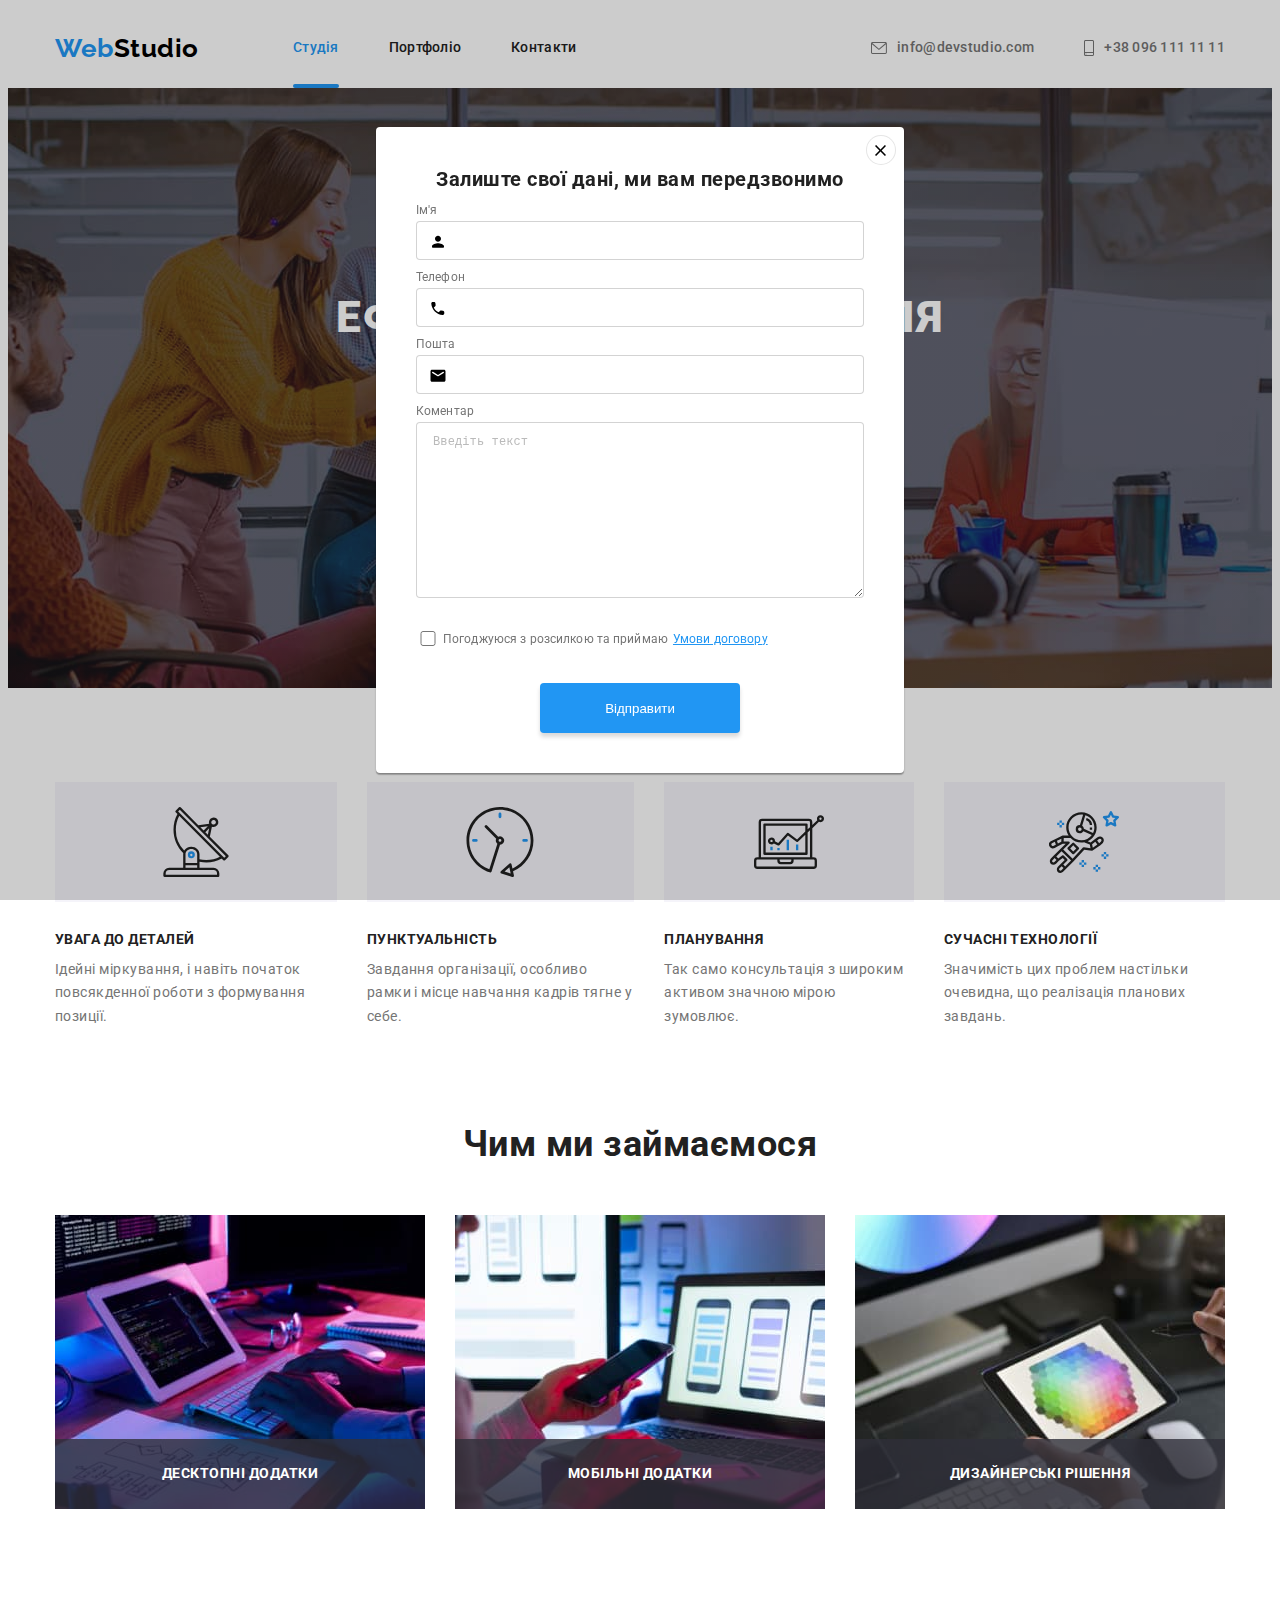
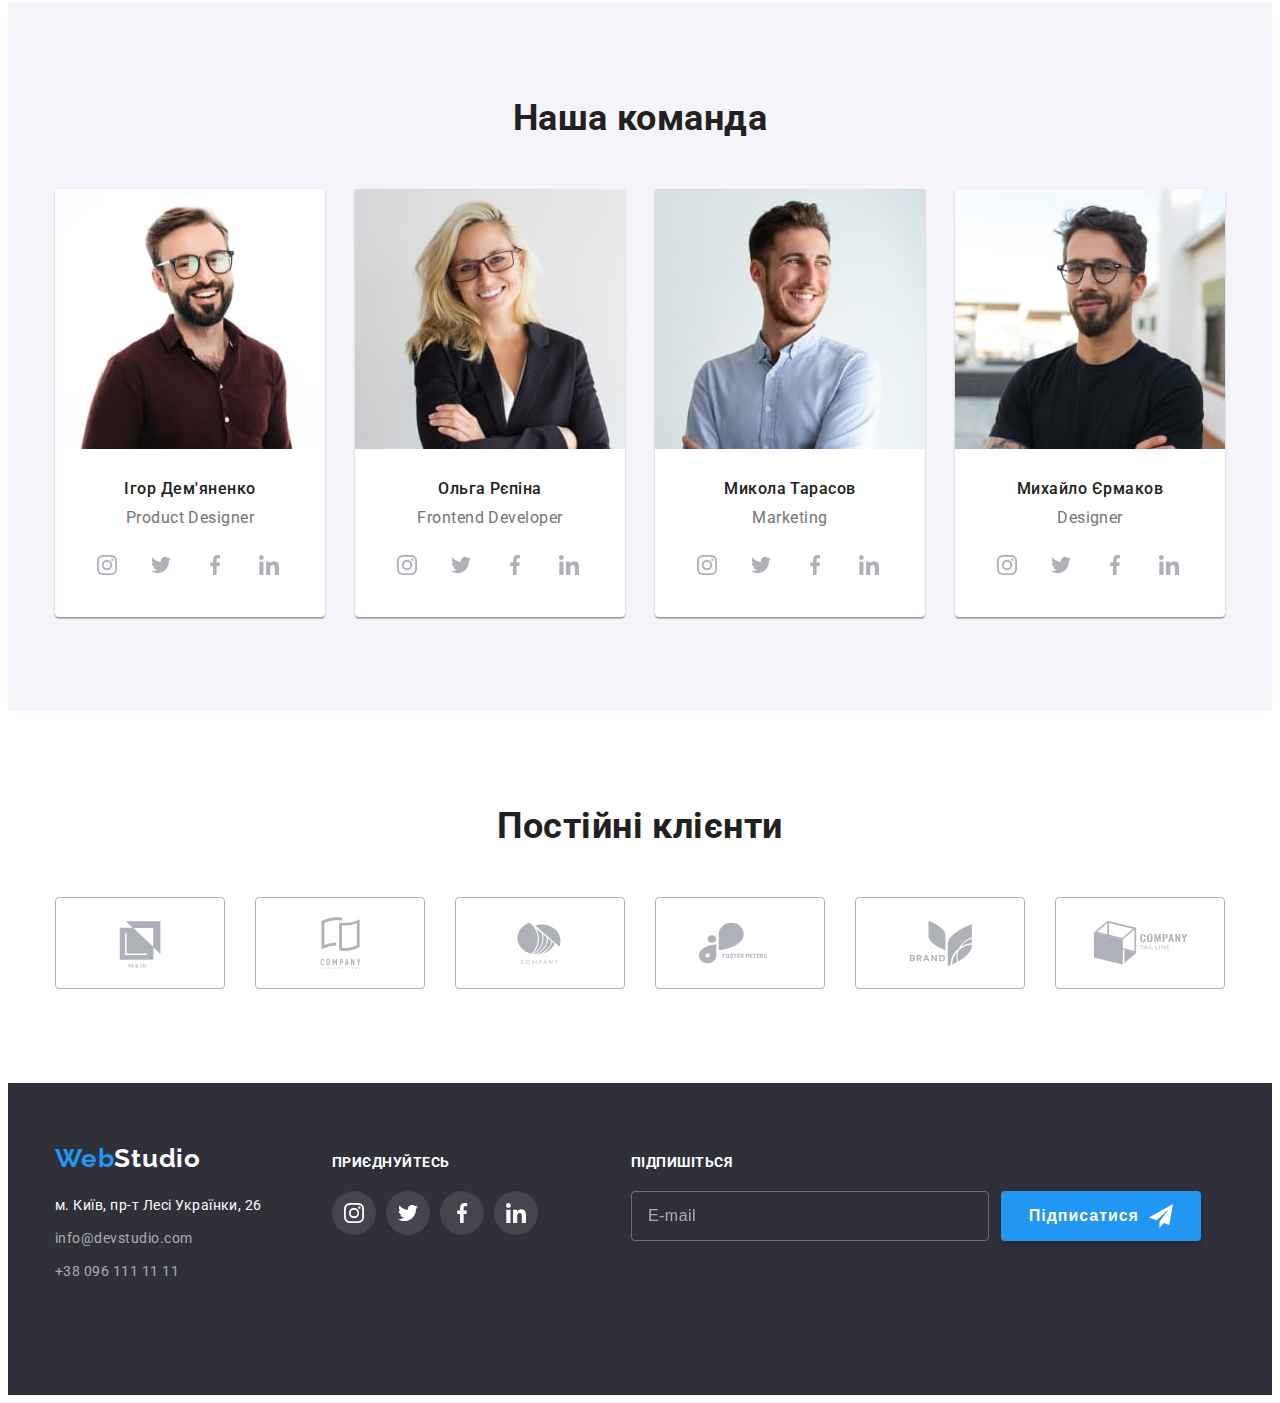
==== index.html @ f52bf589 "first" ====
<!DOCTYPE html>
<html lang="uk">
<head>
    <meta charset="UTF-8">
    <meta http-equiv="X-UA-Compatible" content="IE=edge">
    <meta name="viewport" content="width=device-width, initial-scale=1.0">
    <title>Студія</title>
    <link rel="stylesheet" href="https://cdnjs.cloudflare.com/ajax/libs/modern-normalize/1.1.0/modern-normalize.min.css" integrity="sha512-wpPYUAdjBVSE4KJnH1VR1HeZfpl1ub8YT/NKx4PuQ5NmX2tKuGu6U/JRp5y+Y8XG2tV+wKQpNHVUX03MfMFn9Q==" crossorigin="anonymous" referrerpolicy="no-referrer" />
    <link rel="stylesheet" href="./css/styles.css">
    <link rel="stylesheet" href="https://fonts.googleapis.com/css2?family=Raleway:wght@700&family=Roboto:wght@400;500;700;900&display=swap">
</head>
<body>
    <!-- Шапка  -->
    <header>
        <div class="container header-flex"> 
            <nav class="navigait"> 
                <!-- Лого -->
                <a href="#" class="logo"><span class="logo-blue">Web</span>Studio</a>
                 <!-- Навігація по сайту -->
                <ul class="navi">
                    <li class="navi-list"><a href="./index.html" class="navi-link current">Студія</a>
                    </li> 
                    <li class="navi-list"><a href="./portfolio.html" class="navi-link">Портфоліо</a>
                    </li>
                    <li class="navi-list"><a href="#" class="navi-link">Контакти</a>
                    </li>
                </ul>             
            </nav>         
                <!-- Контакти -->    
             <ul class="contacts">
                <li class="contact-list">
                    <a href="mailto:info@devstudio.com" class="contacts-link">
                        <svg class="contacts-icon" width="16" height="12"><use href="images/icons.svg#icon-envelope"></use></svg>info@devstudio.com</a>
                </li>         
                <li class="contact-list">
                    <a href="tel:+380961111111" class="contacts-link">
                        <svg class="contacts-icon" width="10" height="16">
                            <use href="images/icons.svg#icon-smartphone"></use></svg>+38 096 111 11 11</a> 
                </li>
             </ul>
        </div> 
    </header>

    <!-- Main content -->
    <main>
        <!-- Hero - Замовити послугу -->
        <section class="hero">
            <div class="container"> 
                <h1 class="hero-text">Ефективні рішення для вашого бізнесу</h1>
                <button data-modal-open type="button" class="hero-button">Замовити послугу</button>
            </div>
        </section>
        <!-- Особливості-->
        <section class="peculiarities section">
            <div class="container">
                <h2 class="visually-hidden">Особливості</h2>
                <ul class="peculiarities-list">
                    <li class="peculiarities-item">
                        <div class="peculiarities-icon-item">
                            <svg class="icon" width="70" height="70">
                                <use href="./images/icons.svg#icon-antenna"></use>
                            </svg>
                        </div>
                        <h3 class="peculiarities-name">УВАГА ДО ДЕТАЛЕЙ</h3>
                        <p class="peculiarities-text">Ідейні міркування, i навіть початок повсякденної роботи з формування позиції.</p>
                    </li>
                    <li class="peculiarities-item">
                        <div class="peculiarities-icon-item">
                            <svg class="icon" width="70" height="70">
                                <use href="./images/icons.svg#icon-clock"></use>
                            </svg>
                        </div> 
                            <h3 class="peculiarities-name">ПУНКТУАЛЬНІСТЬ</h3>
                            <p class="peculiarities-text">Завдання організації, особливо рамки i місце навчання кадрів тягне у себе.</p>
                    </li>
                    <li class="peculiarities-item">
                        <div class="peculiarities-icon-item">
                            <svg class="icon" width="70" height="70">
                                <use href="./images/icons.svg#icon-diagram"></use>
                            </svg>
                        </div>
                            <h3 class="peculiarities-name">ПЛАНУВАННЯ</h3>
                            <p class="peculiarities-text">Так само консультація з широким активом значною мірою зумовлює.</p>
                    </li>
                    <li class="peculiarities-item">
                        <div class="peculiarities-icon-item">
                            <svg class="icon" width="70" height="70">
                                <use href="./images/icons.svg#icon-astronaut"></use>
                            </svg>
                        </div>
                         <h3 class="peculiarities-name">СУЧАСНІ ТЕХНОЛОГІЇ</h3>
                        <p class="peculiarities-text">Значимість цих проблем настільки очевидна, що реалізація планових завдань.</p>
                    </li>
                </ul>
            </div> 
        </section>
        <!-- Чим ми займаємося -->
        <section class="capabilities section">
            <div class="container">
                <h2 class="capabilities-title">Чим ми займаємося</h2>
                <ul class="capabilities-list">
                    <li class="capabilities-item">
                        <img src="./images/studio/frame1.jpg" alt="Десктопні додатки" width="370">
                        <div class="capabilities-label">
                            <p>Десктопні додатки</p>
                        </div>
                    </li>
                    <li class="capabilities-item">
                        <img src="./images/studio/frame2.jpg" alt="Мобільні додатки" width="370">
                        <div class="capabilities-label">
                            <p>Мобільні додатки</p>
                        </div>
                    </li>
                    <li class="capabilities-item">
                        <img src="./images/studio/frame3.jpg" alt="Дизайнерські рішення" width="370">
                        <div class="capabilities-label">
                            <p>Дизайнерські рішення</p>
                        </div>
                    </li>
                </ul>
            </div>
        </section>
        <!-- Наша команда -->
        <section class="team section">
            <div class="container">
                <h2 class="team-title">Наша команда</h2>
                <ul class="team-list">
                    <li class="team-item">
                        <img src="./images/studio/igor.jpg" alt="Ігор Дем'яненко" width="270">
                        <div class="team-cards">
                            <h3 class="team-name">Ігор Дем'яненко</h3>
                            <p class="team-job">Product Designer</p>
                            <ul class="social-list">
                                <li class="social-item">
                                    <a href="#" class="social-link">
                                        <svg class="social-icon" width="20px" height="20px"><use href="./images/icons.svg#icon-instagram"></use>
                                        </svg>
                                    </a>
                                </li>
                                <li class="social-item">
                                    <a href="#" class="social-link">
                                        <svg class="social-icon" width="20" height="20"><use href="./images/icons.svg#icon-twitter"></use>
                                        </svg>
                                    </a>
                                </li>
                                <li class="social-item">
                                    <a href="#" class="social-link">
                                        <svg class="social-icon" width="20" height="20"><use href="./images/icons.svg#icon-facebook"></use>
                                        </svg>
                                    </a>
                                </li>
                                <li class="social-item">
                                    <a href="#" class="social-link">
                                        <svg class="social-icon" width="20" height="20"><use href="./images/icons.svg#icon-linkedin"></use>
                                        </svg>
                                    </a>
                                </li>
                            </ul>
                        </div>    
                    </li>  
                    <li class="team-item">
                        <img src="./images/studio/olha.jpg" alt="Ольга Рєпіна" width="270">
                        <div class="team-cards">
                            <h3 class="team-name">Ольга Рєпіна</h3>
                            <p class="team-job">Frontend Developer</p>
                            <ul class="social-list">
                                <li class="social-item">
                                    <a href="#" class="social-link">
                                        <svg class="social-icon" width="20px" height="20px"><use href="./images/icons.svg#icon-instagram"></use>
                                        </svg>
                                    </a>
                                </li>
                                <li class="social-item">
                                    <a href="#" class="social-link">
                                        <svg class="social-icon" width="20" height="20"><use href="./images/icons.svg#icon-twitter"></use>
                                        </svg>
                                    </a>
                                </li>
                                <li class="social-item">
                                    <a href="#" class="social-link">
                                        <svg class="social-icon" width="20" height="20"> <use href="./images/icons.svg#icon-facebook"></use>
                                        </svg>
                                    </a>
                                </li>
                                <li class="social-item">
                                    <a href="#" class="social-link">
                                        <svg class="social-icon" width="20" height="20"><use href="./images/icons.svg#icon-linkedin"></use>
                                        </svg>
                                    </a>
                                </li>
                            </ul>
                        </div>   
                    </li>
                    <li class="team-item">
                        <img src="./images/studio/nikolai.jpg" alt="Микола Тарасов" width="270">
                        <div class="team-cards">
                            <h3 class="team-name">Микола Тарасов</h3>
                            <p class="team-job">Marketing</p>
                            <ul class="social-list">
                                <li class="social-item">
                                    <a href="#" class="social-link">
                                        <svg class="social-icon" width="20px" height="20px">
                                            <use href="./images/icons.svg#icon-instagram"></use>
                                        </svg>
                                    </a>
                                </li>
                                <li class="social-item">
                                    <a href="#" class="social-link">
                                        <svg class="social-icon" width="20" height="20">
                                            <use href="./images/icons.svg#icon-twitter"></use>
                                        </svg>
                                    </a>
                                </li>
                                <li class="social-item">
                                    <a href="#" class="social-link">
                                        <svg class="social-icon" width="20" height="20">
                                            <use href="./images/icons.svg#icon-facebook"></use>
                                        </svg>
                                    </a>
                                </li>
                                <li class="social-item">
                                    <a href="#" class="social-link">
                                        <svg class="social-icon" width="20" height="20">
                                            <use href="./images/icons.svg#icon-linkedin"></use>
                                        </svg>
                                    </a>
                                </li>
                            </ul>
                        </div>
                    </li>
                    <li class="team-item">
                        <img src="./images/studio/mihail.jpg" alt="Михайло Єрмаков" width="270">
                        <div class="team-cards">
                            <h3 class="team-name">Михайло Єрмаков</h3>
                            <p class="team-job">Designer</p>
                            <ul class="social-list">
                                <li class="social-item">
                                    <a href="#" class="social-link">
                                        <svg class="social-icon" width="20px" height="20px">
                                            <use href="./images/icons.svg#icon-instagram"></use>
                                        </svg>
                                    </a>
                                </li>
                                <li class="social-item">
                                    <a href="#" class="social-link">
                                        <svg class="social-icon" width="20" height="20">
                                            <use href="./images/icons.svg#icon-twitter"></use>
                                        </svg>
                                    </a>
                                </li>
                                <li class="social-item">
                                    <a href="#" class="social-link">
                                        <svg class="social-icon" width="20" height="20">
                                            <use href="./images/icons.svg#icon-facebook"></use>
                                        </svg>
                                    </a>
                                </li>
                                <li class="social-item">
                                    <a href="#" class="social-link">
                                        <svg class="social-icon" width="20" height="20">
                                            <use href="./images/icons.svg#icon-linkedin"></use>
                                        </svg>
                                    </a>
                                </li>
                            </ul>
                        </div>  
                    </li> 
                </ul>
            </div>
        </section>
        <!-- Постійні клієнти -->
        <section class="section">
            <div class="container">
                <h2 class="client-title">Постійні клієнти</h2>
                <ul class="client-list">
                    <li class="client-item">
                        <a href="#" class="client-link">
                            <svg class="client-icon" width="106" height="60">
                                <use href="./images/icons.svg#icon-Logo1"></use>
                            </svg>
                        </a>
                    </li>
                    <li class="client-item">
                        <a href="#" class="client-link">
                            <svg class="client-icon" width="106" height="60">
                                <use href="./images/icons.svg#icon-Logo2"></use>
                            </svg>
                        </a> 
                    </li>
                    <li class="client-item">
                        <a href="#" class="client-link">
                            <svg class="client-icon" width="106" height="60">
                                <use href="./images/icons.svg#icon-Logo3"></use>
                            </svg>
                        </a>
                    </li>
                    <li class="client-item">
                        <a href="#" class="client-link">
                            <svg class="client-icon" width="106" height="60">
                                <use href="./images/icons.svg#icon-Logo4"></use>
                            </svg>
                        </a> 
                    </li>
                    <li class="client-item">
                        <a href="#" class="client-link">
                            <svg class="client-icon" width="106" height="60">
                                <use href="./images/icons.svg#icon-Logo5"></use>
                            </svg>
                        </a>
                    </li>
                    <li class="client-item">
                        <a href="#" class="client-link">
                            <svg class="client-icon" width="106" height="60">
                                <use href="./images/icons.svg#icon-Logo6"></use>
                            </svg>
                        </a>
                        
                    </li>
                </ul>
            </div>
        </section>
    </main>
    
    <!-- Подвал -->
    <footer class="footer-style">
        <div class="container">
            <ul class="footer-flex">
                <li>
                    <a href="#" class="foot logo"><span class="logo-blue">Web</span>Studio</a>
                    <!-- Адрес-подвал class="foot-address" -->
                    <address>
                        <ul>
                            <li>
                                <a href="https://goo.gl/maps/4996Xed7HbbkdrFU8" target="_blank" rel="nofollow noopener noreferrer" class="foot-add-map">
                                м. Київ, пр-т Лесі Українки, 26 </a>
                            </li>
                            <li>
                                <a href="mailto:info@devstudio.com" target="_blank" class="foot-add-link">info@devstudio.com</a>   
                            </li>
                            <li>
                                <a href="tel:+380961111111" target="_blank" class="foot-add-link">+38 096 111 11 11</a>
                            </li>
                        </ul>
                    </address>
                </li>
                <li class="foter-item">
                    <div class="footer social-conteiner">
                        <h3 class="footer-social-name">Приєднуйтесь</h3>
                        <ul class="footer social-list"> 
                            <li class="footer social-item">
                                <a href="#" class="footer social-link">
                                    <svg class="footer social-icon" width="20px" height="20px"><use href="./images/icons.svg#icon-instagram"></use></svg>
                                </a>
                            </li> 
                            <li class="footer social-item">
                                <a href="#" class="footer social-link">
                                    <svg class="footer social-icon" width="20" height="20"><use href="./images/icons.svg#icon-twitter"></use></svg>
                                </a>
                            </li>
                            <li class="footer social-item">
                                <a href="#" class="footer social-link">
                                    <svg class="footer social-icon" width="20" height="20"><use href="./images/icons.svg#icon-facebook"></use></svg>
                                </a>
                            </li>
                            <li class="footer social-item">
                                <a href="#" class="footer social-link">
                                    <svg class="footer social-icon" width="20" height="20"><use href="./images/icons.svg#icon-linkedin"></use></svg>
                                </a>
                            </li>
                        </ul>
                    </div>
                </li> 
                <li class="footer-input">
                    <h3 class="footer-input-text">Підпишіться</h3>
                    <form class="footer-form">
                        <input class="subscribe-input" type="email" name="subscribe-input" id="subscribe-input" placeholder="E-mail">
                        <button type="button" class="subscribe">Підписатися
                            <svg class="" width="24" height="24">
                                <use href="./images/icons.svg#icon-send-email"></use>
                            </svg>
                        </button>
                    </form>  
                </li>
            </ul>
        </div>
    </footer>
    <!-- Модальне вікно -->
    <div class="backdrop is-hidden" data-modal>
        <div class="modal">
            <h2 class="modal-title">Залиште свої дані, ми вам передзвонимо</h2>
            <button class="button-close" type="button" data-modal-close>
                <svg class="button-svg" width="30" height="30">
                    <use href="./images/icons.svg#icon-close-black"></use>
                </svg>
            </button>
            <form class="modal-form">
                <div class="modal-block">
                    <label class="modal-label" for="user-name">Ім'я</label>
                    <input class="modal-input" type="text" name="name" id="user-name"/>
                    <svg class="form-svg" width="18" height="18">
                        <use href="./images/icons.svg#icon-person-black-18"></use>
                    </svg>
                </div>
                
                <div class="modal-block">
                    <label class="modal-label" for="tel">Телефон</label>
                    <input class="modal-input" type="tel" name="tel" id="tel"/>
                    <svg class="form-svg" width="18" height="18">
                        <use href="./images/icons.svg#icon-phone-black-18"></use>
                    </svg>
                </div>

                <div class="modal-block">
                    <label class="modal-label" for="email">Пошта</label>
                    <input class="modal-input" type="email" name="email" id="email" />
                    <svg class="form-svg" width="18" height="18">
                        <use href="./images/icons.svg#icon-email-black-18"></use>
                    </svg>
                </div>
                
                <div class="modal-block">
                    <label class="modal-label" for="comment">Коментар</label>
                    <textarea class="textarea" name="comment" id="comment" cols="30" rows="10" placeholder="Введіть текст"></textarea>
                </div>
                <div class="modal-block">
                    <label class="modal-label checkbox">
                        <input class="modal-input-checkbox" type="checkbox" name="deal" value="checkbox-deal">      Погоджуюся з розсилкою та приймаю 
                        <a href="" class="checkbox-deal">Умови договору</a>
                        <span class="checkbox-icon">
                        </span>
                    </label>
                </div>
               
                <button class="modal-buttom" type="submit" value="Відправити">Відправити</button>

            </form>
        
        </div>
    </div>
    <script src="./modal.js"></script>
</body>
</html>
---- css/styles.css ----
*,
::after,
::before {
    box-sizing: border-box;
}

:root {
    --main-white-color: #ffffff;
    --primary-background-color: #F5F4FA;
    --secondary-background-color: #2F303A;
    --primary-text-color: #212121;
    --secondary-text-color: #757575;
    --first-logo-color: #000000;
    --nav-color: #2196F3;
}

body {
    color: var(--secondary-text-color);
    font-family: "Roboto", sans-serif;
    background-color: var(--main-white-color);
    letter-spacing: 0.03em;
}

h1,
h2,
h3,
p {
    margin-top: 0;
    margin-bottom: 0;
}

ul, li {
    list-style: none;
    padding: 0;
    margin: 0;
}

a {
    text-decoration: none;
}

img {
    display: block;
    max-width: 100%;
    height: auto;
    margin-right: 0;
    object-fit: contain;
} 

.visually-hidden {
    position: absolute;
    white-space: nowrap;
    width: 1px;
    height: 1px;
    overflow: hidden;
    border: 0;
    padding: 0;
    clip: rect(0 0 0 0);
    clip-path: inset(50%);
    margin: -1px;  
}      

.section {
    padding: 94px 0;
}

.container {
    margin-left: auto;
    margin-right: auto;
    width: 1200px;
    padding: 0 15px;
}

/* Шапка */
/* Лого */
.header-border {
    border-bottom: 1px solid #ECECEC;
}
.header-flex {
    display: flex;
    justify-content: space-between;
}

.navigait {
    display: flex;
    align-items: center;
}

.logo {
    width: 145px;
    height: 31px;
    margin-right: 93px;
    
    color: var(--first-logo-color);
    font-family: "Raleway", sans-serif;
    font-weight: 700;
    font-size: 26px;
    line-height: 1.19;
    letter-spacing: 0.02em;
}

.logo-blue {
    color: var(--nav-color);
}

 /* Навігація по сайту + контакти */

.navi {
    display: flex;
}

.navi-list {
    display: block;
    margin-right: 50px;
}
.navi-list:last-child {
    margin-right: 0;
}
.navi-link { 
    position: relative;

    display: block;
    padding: 32px 0;
    
    transition: color 250ms cubic-bezier(0.4, 0, 0.2, 1);

    color: var(--primary-text-color);
    font-weight: 500;
    font-size: 14px;
    line-height: 1.14;
    letter-spacing: 0.02em;
    }

.navi-list .navi-link.current {
    color: var(--nav-color);
}
.navi-link::after {
    display: block;
    position: absolute;
    content: "";
    bottom: 0;

    opacity: 0;
    transition: 250ms cubic-bezier(0.4, 0, 0.2, 1);

    width: 100%;
    height: 4px;
    background-color: var(--nav-color);
    border-radius: 2px;
    align-items: center; 
}

.current::after,
.navi-link:hover::after,
.navi-link:focus::after {
    opacity: 1;
}

.contacts {
    display: flex;
    align-items: center;
    margin-left: auto;
} 
.contact-list {
    margin-left: 50px;
} 
.contact-list:first-child {
    margin-left: 0;
}

.contacts-link {
    display: flex;
    padding: 32px 0;
    color: var(--secondary-text-color);
    Font-weight: 500;
    font-size: 14px;
    Line-height: 1.14;
    letter-spacing: 0.02em;

    transition: color 250ms cubic-bezier(0.4, 0, 0.2, 1);
}

.contacts-icon {
    margin-right: 10px;
    display: inline-block; 
    align-self: center;
    fill: currentColor;   
}

.navi-link:focus,
.contacts-link:focus,
.foot-add-link:focus,
.foot-add-map:focus,
.navi-link:hover,
.contacts-link:hover,
.foot-add-link:hover,
.foot-add-map:hover {
    color: var(--nav-color);
}
  

/* Hero */
.hero {
    padding: 200px 0;
    max-width: 1600px;
    margin-left: auto;
    margin-right: auto;
    background-size: cover;
    background-position: center;
    background-color: #c4c4c4; 
    background-image: 
    linear-gradient(to left, rgba(47, 48, 58, 0.4), rgba(47, 48, 58, 0.4)),
    url("../images/studio/hero-img.jpg");

    text-align: center;
}

.hero-text {
    width: 696px;
    margin: 0 auto;

    color: var(--main-white-color);
    font-weight: 900;
    font-size: 44px;
    line-height: 1.36;
    letter-spacing: 0.06em;
    text-transform: uppercase;
    text-align: center;
}

.hero-button {
    border: 0;
    padding: 10px 32px;
    margin-top: 30px;
    border-radius: 4px;
    background-color: var(--nav-color);

    color: var(--main-white-color);
    font-family: "Roboto", sans-serif;
    font-weight: 700;
    font-size: 16px;
    line-height: 1.88;
    letter-spacing: 0.06em;
    box-shadow: 0px 4px 4px rgba(0, 0, 0, 0.15);

    transition: background-color 250ms cubic-bezier(0.4, 0, 0.2, 1);
   
    cursor: pointer;
}

.hero-button:hover,
.hero-button:focus {
    background-color: #188CE8;
    color: #ffffff;
}

/* ОСОБЛИВОСТІ */
.peculiarities-list {
    display: flex;
    gap: 30px;
}
.peculiarities-item {
    flex-basis: calc((100%-90px)/3);
}

/* Картинки */
.peculiarities-icon-item {
    display: flex;
    margin-bottom: 30px;
    content: "";
    background-repeat: no-repeat;
    background-color: #F5F4FA;
    height: 120px;
    justify-content: center;
    align-items: center;
   
}

.peculiarities-name {
    margin-bottom: 10px;

    color: var(--primary-text-color);
    font-weight: 700;
    font-size: 14px;
    line-height: 1.14;
}

.peculiarities-text {
    font-size: 14px;
    line-height: 1.7;
}

/* Чим ми займаємось */

.capabilities {
    padding-top: 0;
}
.capabilities-list{
    display: flex;
    margin-top: 50px;
    gap: 30px;
}

.capabilities-title,
.team-title,
.client-title {
    color: var(--primary-text-color);
    font-weight: 700;
    font-size: 36px;
    line-height: 1.17;
    text-align: center;
}

.capabilities-item {
    position: relative;
}

.capabilities-label {
    position: absolute;
    bottom: 0;
    width: 100%;
    height: 70px;
    background-color: rgba(47, 48, 58, 0.8);
    
    color: var(--main-white-color);
    font-weight: 700;
    font-size: 14px;
    line-height: 1.14;
    text-align: center;
    text-transform: uppercase;
    
    padding: 27px;
}

 /* Наша команда */
.team {
    background-color: var(--primary-background-color);
}

.team-list {
    display: flex;
    gap: 30px;
    margin-top: 50px;
}

.team-item {
    background-color: var(--main-white-color);
    text-align: center;
    box-shadow: 0px 1px 3px rgba(0, 0, 0, 0.12),
                0px 1px 1px rgba(0, 0, 0, 0.14), 
                0px 2px 1px rgba(0, 0, 0, 0.2);
    border-radius: 0px 0px 4px 4px;
 }

 .team-cards {
    padding: 30px;
 }



.team-name {
    color: var(--primary-text-color);
    font-weight: 500;
    font-size: 16px;
    line-height: 1.19;
}

.team-job {
    margin-top: 10px;

    font-size: 16px;
    line-height: 1.19;
}
/* Соц. лінки */
.social-list {
    margin-top: 16px;
    
    display: flex;
    width: 206px;
    height: 44px;
    justify-content: center;
    align-items: center;
    gap: 10px;
}

.social-item {
    display: inline-flex;
    width: 44px;
    height: 44px;
    
    flex-basis: calc((100%-30)/4);
}

.social-link {
    display: inline-block;
    padding: 12px;
    border-radius: 50%;

    transition: background-color 250ms cubic-bezier(0.4, 0, 0.2, 1),
                color 250ms cubic-bezier(0.4, 0, 0.2, 1);

    color: #AFB1B8;
}

.social-icon {
    display: inline-block;
    fill: currentColor;
}

.social-link:hover,
.social-link:focus {
    color: var(--main-white-color);
    background-color: var(--nav-color);
    width: 44px;
    height: 44px;
    border-radius: 50%;
}


/* Постійні клієнти */
.client-list {
    display: flex;
    justify-content: center;
    align-items: center;
    margin-top: 50px;
    gap: 30px; 
}

.client-item {
    display: inline-flex;
    flex-basis: calc((100%-150px)/6);
}
.client-link {
    display: inline-block;
    padding: 16px 32px;
    width: 170px;
    height: 92px;
    border: 1px solid #AFB1B8;
    border-radius: 4px;

    transition: color 250ms cubic-bezier(0.4, 0, 0.2, 1),
                border-color 250ms cubic-bezier(0.4, 0, 0.2, 1);

    color: #afb1b8;
}
.client-link:hover,
.client-link:focus {
    color: var(--nav-color);
    border-color: var(--nav-color);
}

.client-icon {
    display: inline-block;

    fill: currentColor;
    width: 106px;
    height: 60px;
}

/* Подвал */

.footer-flex {
    display: flex;
}

.footer-style {
    padding: 60px 0;
    background-color: var(--secondary-background-color);
}

.foot.logo {
    margin-right: 0;
    color: var(--main-white-color);
    font-family: "Raleway", sans-serif;
    font-weight: 700;
    font-size: 26px;
    line-height: 1.19;
    letter-spacing: 0.03em;
}

address {
    margin-top: 20px;
}

.foot-add-map {
    color: var(--main-white-color);
    font-size: 14px;
    font-style: normal;
    line-height: 1.71;

    transition: color 250ms cubic-bezier(0.4, 0, 0.2, 1);
}
.foot-add-link {
    display: block;
    margin-top: 9px;

    transition: color 250ms cubic-bezier(0.4, 0, 0.2, 1);

    color: rgba(255, 255, 255, 0.6);
    font-size: 14px;
    font-style: normal;
    line-height: 1.7;
}

.foter-item {
    display: inline-flex;
    margin-left: 70px;
}

.footer.social-conteiner {
    padding: 0;
    margin-top: 12px;
}

.footer-social-name, 
.footer-input-text {
    font-weight: 700;
    font-size: 14px;
    line-height: 1.14;
    text-transform: uppercase;

    color: var(--main-white-color);
}

.footer.social-list {
    margin-top:20px;
}

.footer.social-link {
    background-color: rgba(255, 255, 255, 0.1);
    border-radius: 50%;

    transition: background-color 250ms cubic-bezier(0.4, 0, 0.2, 1);
}

.footer.social-icon {
    fill: var(--main-white-color);
}

.footer.social-link:hover,
.footer.social-link:focus {
    background-color: var(--nav-color);
}

.footer-input {
    display: inline-block;
    margin-top: 12px;
    margin-bottom: 94px;
    margin-left: 93px;
}
.footer-form {
    display: flex;
    margin-top: 20px;
    gap: 12px;
    align-items: center;
}
.subscribe-input {
    height: 50px;
    width: 358px;
    padding: 15px 16px;

    transition: border 250ms cubic-bezier(0.4, 0, 0.2, 1);

    font-weight: 400;
    font-size: 16px;
    line-height: 1.25;
    letter-spacing: 0.03em;

    color: rgba(255, 255, 255, 0.6);
    background-color: inherit;
    border: 1px solid rgba(255, 255, 255, 0.3);
    filter: drop-shadow(0px 4px 4px rgba(0, 0, 0, 0.15));
    border-radius: 4px;
}

.subscribe-input::placeholder {

    font-weight: 400;
    font-size: 16px;
    line-height: 1.25;

    display: flex;
    align-items: center;
    letter-spacing: 0.03em;

    color: rgba(255, 255, 255, 0.6);
}

.subscribe {
    display: flex;
    justify-content: center;
    align-items: center;
    gap: 10px;
    width: 200px;
    height: 50px;

    font-weight: 700;
    font-size: 16px;
    line-height: 1.88;
    letter-spacing: 0.06em;

    color: var(--main-white-color);
    background: var(--nav-color);
    border: 1px solid transparent;
    box-shadow: 0px 4px 4px rgba(0, 0, 0, 0.15);
    border-radius: 4px;

    cursor: pointer;
}

 /* PORTFOLIO */

 .filters {
    display: flex;
    justify-content: center;
}

.filters-list:not(:last-child) {
    margin-right: 8px;
}

.filters-button {
    display: inline-block;
    border: 1px solid transparent;
    border-radius: 4px;
    padding: 6px 22px;

    background-color: var(--primary-background-color);
    color: var(--primary-text-color);
    font-family: "Roboto", sans-serif;
    font-weight: 500;
    font-size: 16px;
    line-height: 1.62;
    letter-spacing: 0.03em;
    text-align: center;
    
    transition: color 250ms cubic-bezier(0.4, 0, 0.2, 1),
                background-color 250ms cubic-bezier(0.4, 0, 0.2, 1),
                box-shadow 250ms cubic-bezier(0.4, 0, 0.2, 1);
                
    cursor: pointer;
}


.filters-button:hover,
.filters-button:focus {
    background-color: var(--nav-color);
    box-shadow: 0px 3px 1px rgba(0, 0, 0, 0.1),
                0px 1px 2px rgba(0, 0, 0, 0.08), 
                0px 2px 2px rgba(0, 0, 0, 0.12);
    color: var(--main-white-color);
}
 
/* Проекти */

.projects {
    display: flex;
    flex-wrap: wrap;
    justify-content: center;
    align-items: center;
    margin-top: 50px;
    gap: 30px;
}

.project-list {
    background-color: var(--main-white-color);
}

.project-link {
    display: inline-block;
    transition: box-shadow 250ms cubic-bezier(0.4, 0, 0.2, 1);
}

.project-img {
    position: relative;
    overflow: hidden;
}

.project-overlay {
    position: absolute;
    bottom: 0;
    left: 0;
    width: 100%;
    height: 295px;
    background-color: var(--nav-color);
    opacity: 0.9;

    transform: translateY(100%);
    transition: transform 250ms cubic-bezier(0.4, 0, 0.2, 1);

    color: var(--main-white-color);
    font-weight: 400;
    font-size: 18px;
    line-height: 1.56;
    text-align: left;

    padding: 63px 24px;;
}

.project-link:hover .project-overlay,
.project-link:focus .project-overlay {
    transform: translateY(0);
}

.project-link:hover,
.project-link:focus {
    box-shadow: 0px 1px 1px rgba(0, 0, 0, 0.12), 
                0px 4px 4px rgba(0, 0, 0, 0.06), 
                1px 4px 6px rgba(0, 0, 0, 0.16);
}
.signature {
    padding: 20px 24px;

    max-width: 370px;
    border-right: 1px solid #eeeeee;
    border-left:1px solid #eeeeee;
    border-bottom: 1px solid #eeeeee;
}
.project-name {
    margin-bottom: 4px;
     
    color: var(--primary-text-color);
    font-weight: 700;
    font-size: 18px;
    line-height: 2;
    letter-spacing: 0.06em;
}

.project-text {
    color: var(--secondary-text-color);
    font-size: 16px;
    line-height: 1.88;
} 
 /* Модальне вікно */

.backdrop {
    position: fixed;
    top: 0;
    left: 0;
    width: 100%;
    height: 100%;

    transition: 250ms cubic-bezier(0.4, 0, 0.2, 1);
    background-color: rgba(0, 0, 0, 0.2) ;
}

 /* .backdrop.is-hidden {
    visibility: hidden;
    opacity: 0;
    pointer-events: none;
} */

.modal {
    position: absolute;
    top: 50%;
    left: 50%;
    transform: translate(-50%, -50%);
    padding: 40px;
    
    width: 100%;
    max-width: 528px;
    background-color: var(--main-white-color);
    box-shadow: 0px 1px 3px rgba(0, 0, 0, 0.12), 
                0px 1px 1px rgba(0, 0, 0, 0.14), 
                0px 2px 1px rgba(0, 0, 0, 0.2);
    border-radius: 4px;
}

.modal-title {
    font-weight: 700;
    font-size: 20px;
    text-align: center;

    margin-bottom: 12px;
    color: var(--primary-text-color);
}

.button-close {
    position: absolute;
    top: 8px;
    right: 8px;
    width: 30px;
    height: 30px;

    background-color: var(--main-white-color);
    border: 1px solid rgba(0, 0, 0, 0.1);
    border-radius: 50%;
    
    cursor: pointer;
 }

 .button-svg {
    position: absolute;
    transition: fill 250ms cubic-bezier(0.4, 0, 0.2, 1);
   
    top: 6px;
    right: 6px;
    fill: #000000;
    max-width: 18px;
    max-height: 18px;
 }
 .button-svg:hover, 
 .button-svg:focus {
    fill: var(--nav-color);
 }
/* form */
.modal-form {
    display: block;
}

.modal-block {
    display: flex;
    flex-direction: column;
    margin-top: 10px;
}

 .modal-label {
    position: relative;
    display: inline-block;
    margin-bottom: 4px;

    font-weight: 400;
    font-size: 12px;
    letter-spacing: 0.01em;
    color: var(--secondary-text-color);
}
.modal-input {
    position: relative;    
    padding: 11px 12px 11px 40px;

    transition: border-color 250ms cubic-bezier(0.4, 0, 0.2, 1);
}

.form-svg {
    position: absolute;
    z-index: 1;
    left: 10%;

    transform: translateY(165%);
    transition: fill 250ms cubic-bezier(0.4, 0, 0.2, 1);
}

.modal-input:hover+.form-svg,
.modal-input:focus+.form-svg,
.modal-input:focus-visible+.form-svg {
    fill: var(--nav-color);
}

.textarea {
    padding: 12px 16px;
}
 .textarea::placeholder {
    font-weight: 400;
    font-size: 12px;
    letter-spacing: 0.01em;

    color: rgba(117, 117, 117, 0.5);
}
.modal-input,
.textarea {
    border: 1px solid rgba(33, 33, 33, 0.2);
    border-radius: 4px;

    transition: border-color 250ms cubic-bezier(0.4, 0, 0.2, 1);

    cursor: pointer;
}
.textarea:hover,
.textarea:focus,
.modal-input:hover,
.modal-input:focus {
    border-color: var(--nav-color);
}

 
.modal-input:focus-visible,
.textarea:focus-visible {
    outline: 1px solid var(--nav-color);
}


.modal-label.checkbox {
    display: flex;
    margin-top: 20px;
    align-items: center;
    cursor: pointer;
}

.modal-input-checkbox {
    height: 15px;
    width: 16px;
    margin-right: 7px;  
}

.modal-input-checkbox:checked + .chackbox-icon {
    appearance: none;
    width: 16px;
    height: 15px;
    background-image: url(../images/icons.svg#icon-icon-check);
}
.checkbox-icon {
    position: absolute;
    width: 16px;
    height: 15px;

    transition: background-image 250ms cubic-bezier(0.4, 0, 0.2, 1);
}
.checkbox-deal {
    color: var(--nav-color);
    text-decoration: underline;
    margin-left: 5px;
}

.modal-buttom {
    display: block;
    width: 200px;
    height: 50px;
    margin: 30px auto 0;

    transition: background-color 250ms cubic-bezier(0.4, 0, 0.2, 1);
   
    color: var(--main-white-color);
    background-color: var(--nav-color);
    box-shadow: 0px 4px 4px rgba(0, 0, 0, 0.15);
    border: 1px solid transparent;
    border-radius: 4px;
    cursor: pointer;
}

.modal-buttom:hover,
.modal-buttom:focus {
    background-color: #188CE8;
}
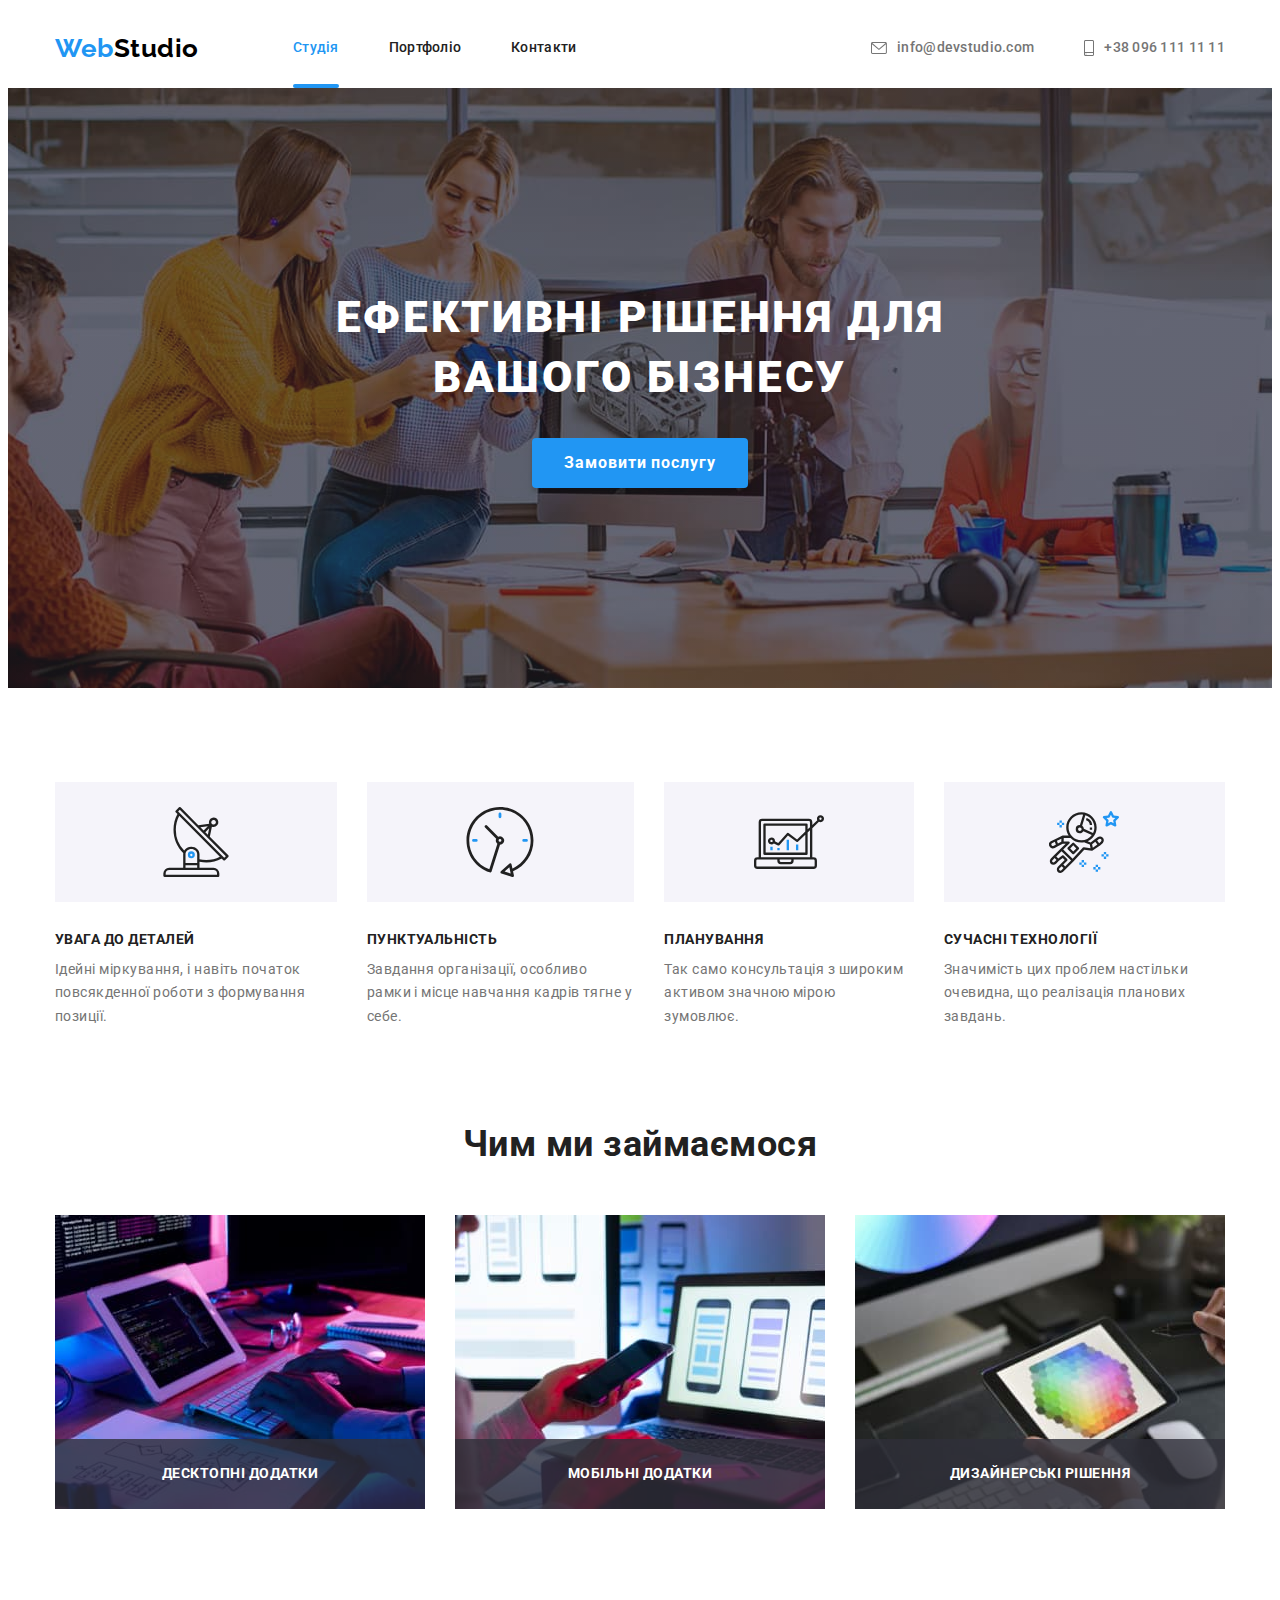
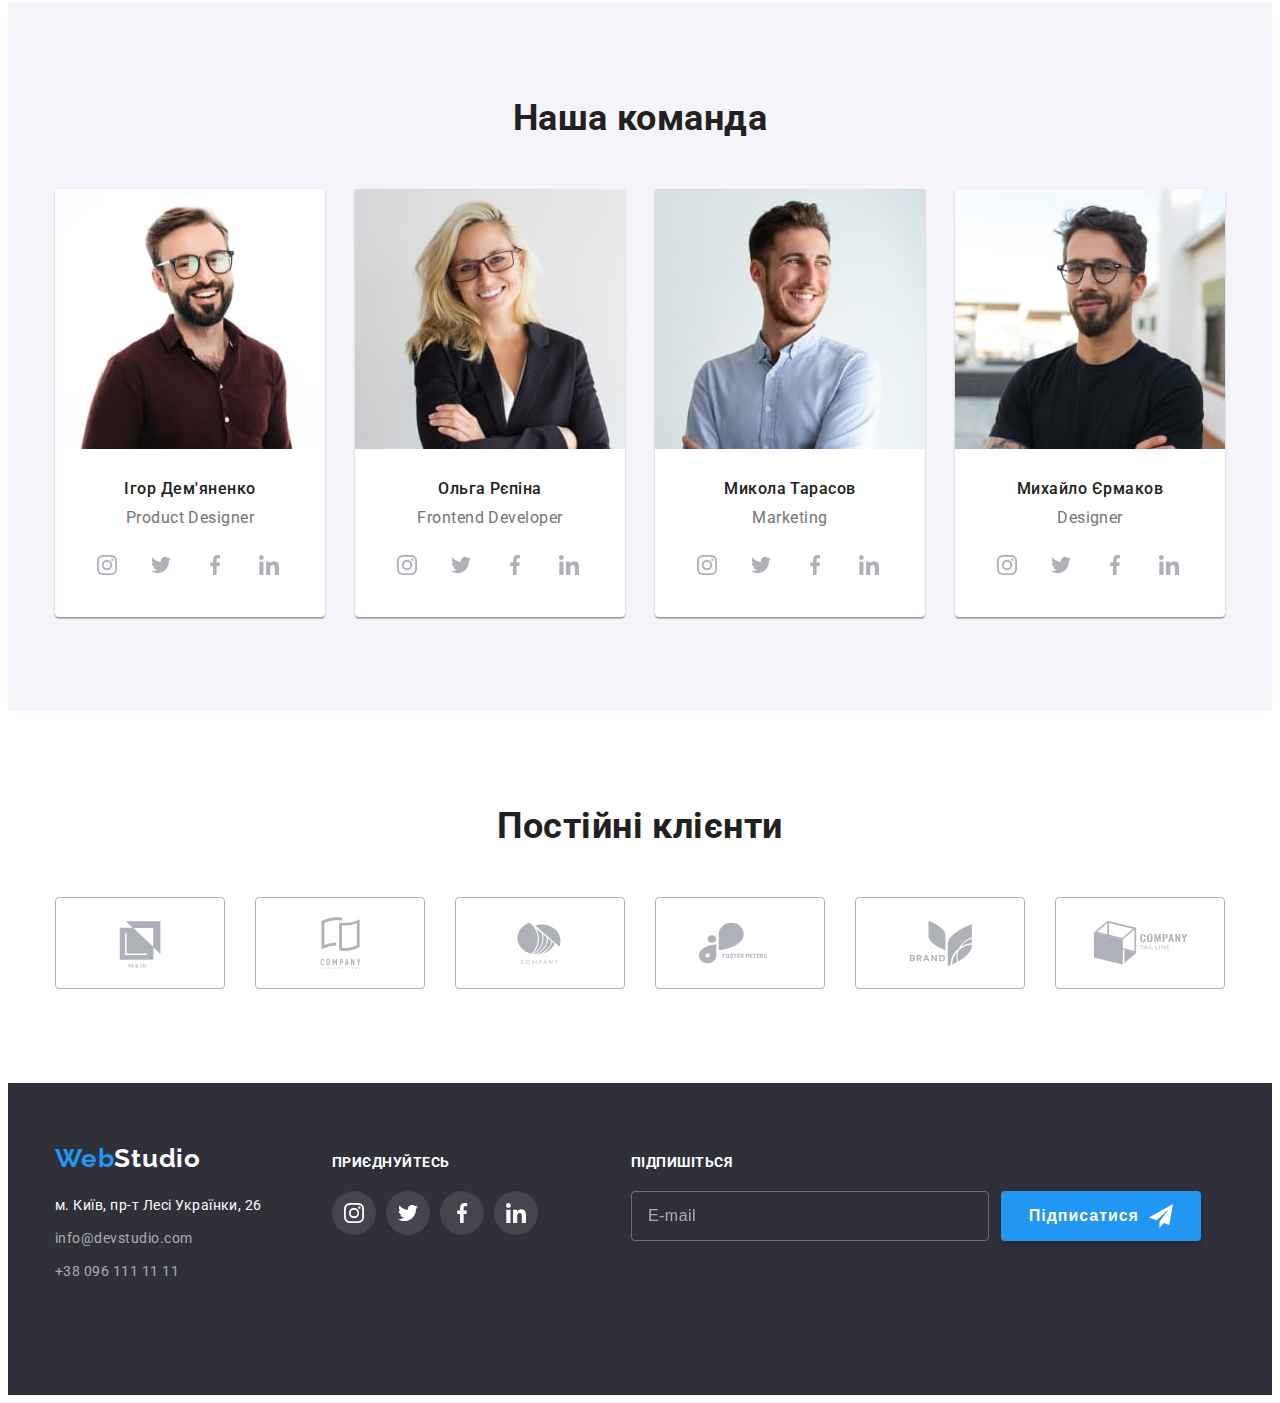
==== commit 742be587: "last version" ====
--- a/index.html
+++ b/index.html
@@ -323,27 +323,24 @@
     
     <!-- Подвал -->
     <footer class="footer-style">
-        <div class="container">
-            <ul class="footer-flex">
-                <li>
-                    <a href="#" class="foot logo"><span class="logo-blue">Web</span>Studio</a>
-                    <!-- Адрес-подвал class="foot-address" -->
-                    <address>
-                        <ul>
-                            <li>
-                                <a href="https://goo.gl/maps/4996Xed7HbbkdrFU8" target="_blank" rel="nofollow noopener noreferrer" class="foot-add-map">
-                                м. Київ, пр-т Лесі Українки, 26 </a>
-                            </li>
-                            <li>
-                                <a href="mailto:info@devstudio.com" target="_blank" class="foot-add-link">info@devstudio.com</a>   
-                            </li>
-                            <li>
-                                <a href="tel:+380961111111" target="_blank" class="foot-add-link">+38 096 111 11 11</a>
-                            </li>
-                        </ul>
-                    </address>
-                </li>
-                <li class="foter-item">
+        <div class="container footer-flex">
+           <div>
+                <a href="#" class="foot logo"><span class="logo-blue">Web</span>Studio</a>
+                <address>
+                    <ul>
+                        <li>
+                            <a href="https://goo.gl/maps/4996Xed7HbbkdrFU8" target="_blank" rel="nofollow noopener noreferrer" class="foot-add-map">м. Київ, пр-т Лесі Українки, 26</a>
+                        </li>
+                        <li>
+                            <a href="mailto:info@devstudio.com" target="_blank" class="foot-add-link">info@devstudio.com</a>   
+                        </li>
+                        <li>
+                            <a href="tel:+380961111111" target="_blank" class="foot-add-link">+38 096 111 11 11</a>
+                        </li>
+                    </ul>
+                </address>
+            </div>
+            <div class="foter-social">
                     <div class="footer social-conteiner">
                         <h3 class="footer-social-name">Приєднуйтесь</h3>
                         <ul class="footer social-list"> 
@@ -369,8 +366,8 @@
                             </li>
                         </ul>
                     </div>
-                </li> 
-                <li class="footer-input">
+            </div> 
+                <div class="footer-input">
                     <h3 class="footer-input-text">Підпишіться</h3>
                     <form class="footer-form">
                         <input class="subscribe-input" type="email" name="subscribe-input" id="subscribe-input" placeholder="E-mail">
@@ -380,19 +377,17 @@
                             </svg>
                         </button>
                     </form>  
-                </li>
-            </ul>
+            </div>
         </div>
     </footer>
     <!-- Модальне вікно -->
     <div class="backdrop is-hidden" data-modal>
         <div class="modal">
-            <h2 class="modal-title">Залиште свої дані, ми вам передзвонимо</h2>
-            <button class="button-close" type="button" data-modal-close>
-                <svg class="button-svg" width="30" height="30">
-                    <use href="./images/icons.svg#icon-close-black"></use>
-                </svg>
-            </button>
+            <p class="modal-title">Залиште свої дані, ми вам передзвонимо</p>
+            <button class="button-close" type="button" data-modal-close></button>
+            <svg class="button-svg" width="30" height="30">
+                <use href="./images/icons.svg#icon-close-black"></use>
+            </svg>
             <form class="modal-form">
                 <div class="modal-block">
                     <label class="modal-label" for="user-name">Ім'я</label>
@@ -420,9 +415,9 @@
                 
                 <div class="modal-block">
                     <label class="modal-label" for="comment">Коментар</label>
-                    <textarea class="textarea" name="comment" id="comment" cols="30" rows="10" placeholder="Введіть текст"></textarea>
+                    <textarea class="textarea" name="comment" id="comment" height="581" placeholder="Введіть текст"></textarea>
                 </div>
-                <div class="modal-block">
+                <div>
                     <label class="modal-label checkbox">
                         <input class="modal-input-checkbox" type="checkbox" name="deal" value="checkbox-deal">      Погоджуюся з розсилкою та приймаю 
                         <a href="" class="checkbox-deal">Умови договору</a>
@@ -430,13 +425,10 @@
                         </span>
                     </label>
                 </div>
-               
                 <button class="modal-buttom" type="submit" value="Відправити">Відправити</button>
-
             </form>
-        
         </div>
     </div>
-    <script src="./modal.js"></script>
+    <script src="./JS/modal.js"></script>
 </body>
 </html>--- a/css/styles.css
+++ b/css/styles.css
@@ -502,7 +502,7 @@
     line-height: 1.7;
 }
 
-.foter-item {
+.foter-social {
     display: inline-flex;
     margin-left: 70px;
 }
@@ -542,6 +542,7 @@
     background-color: var(--nav-color);
 }
 
+/* subscribe */
 .footer-input {
     display: inline-block;
     margin-top: 12px;
@@ -744,11 +745,11 @@
     background-color: rgba(0, 0, 0, 0.2) ;
 }
 
- /* .backdrop.is-hidden {
+ .backdrop.is-hidden {
     visibility: hidden;
     opacity: 0;
     pointer-events: none;
-} */
+}
 
 .modal {
     position: absolute;
@@ -759,6 +760,7 @@
     
     width: 100%;
     max-width: 528px;
+    max-height: 581px;
     background-color: var(--main-white-color);
     box-shadow: 0px 1px 3px rgba(0, 0, 0, 0.12), 
                 0px 1px 1px rgba(0, 0, 0, 0.14), 
@@ -793,16 +795,24 @@
     position: absolute;
     transition: fill 250ms cubic-bezier(0.4, 0, 0.2, 1);
    
-    top: 6px;
-    right: 6px;
+    top: 14px;
+    right: 14px;
     fill: #000000;
     max-width: 18px;
     max-height: 18px;
+
+    cursor: pointer;
  }
- .button-svg:hover, 
- .button-svg:focus {
+
+.button-close:hover+.button-svg, 
+.button-close:focus+.button-svg {
     fill: var(--nav-color);
  }
+
+.button-svg:hover,
+.button-svg:focus{
+    fill: var(--nav-color);
+}
 /* form */
 .modal-form {
     display: block;
@@ -811,12 +821,13 @@
 .modal-block {
     display: flex;
     flex-direction: column;
+}
+.modal-block:not(:last-child) {
     margin-top: 10px;
 }
 
  .modal-label {
     position: relative;
-    display: inline-block;
     margin-bottom: 4px;
 
     font-weight: 400;
@@ -824,6 +835,7 @@
     letter-spacing: 0.01em;
     color: var(--secondary-text-color);
 }
+
 .modal-input {
     position: relative;    
     padding: 11px 12px 11px 40px;
@@ -847,7 +859,11 @@
 }
 
 .textarea {
+    height: 120px;
+    width: 448px;
     padding: 12px 16px;
+
+    resize: none;
 }
  .textarea::placeholder {
     font-weight: 400;
@@ -892,19 +908,21 @@
     margin-right: 7px;  
 }
 
+.checkbox-icon {
+    position: absolute;
+    width: 16px;
+    height: 15px;
+
+    transition: background-image 250ms cubic-bezier(0.4, 0, 0.2, 1);
+}
+
 .modal-input-checkbox:checked + .chackbox-icon {
     appearance: none;
     width: 16px;
     height: 15px;
     background-image: url(../images/icons.svg#icon-icon-check);
 }
-.checkbox-icon {
-    position: absolute;
-    width: 16px;
-    height: 15px;
-
-    transition: background-image 250ms cubic-bezier(0.4, 0, 0.2, 1);
-}
+
 .checkbox-deal {
     color: var(--nav-color);
     text-decoration: underline;
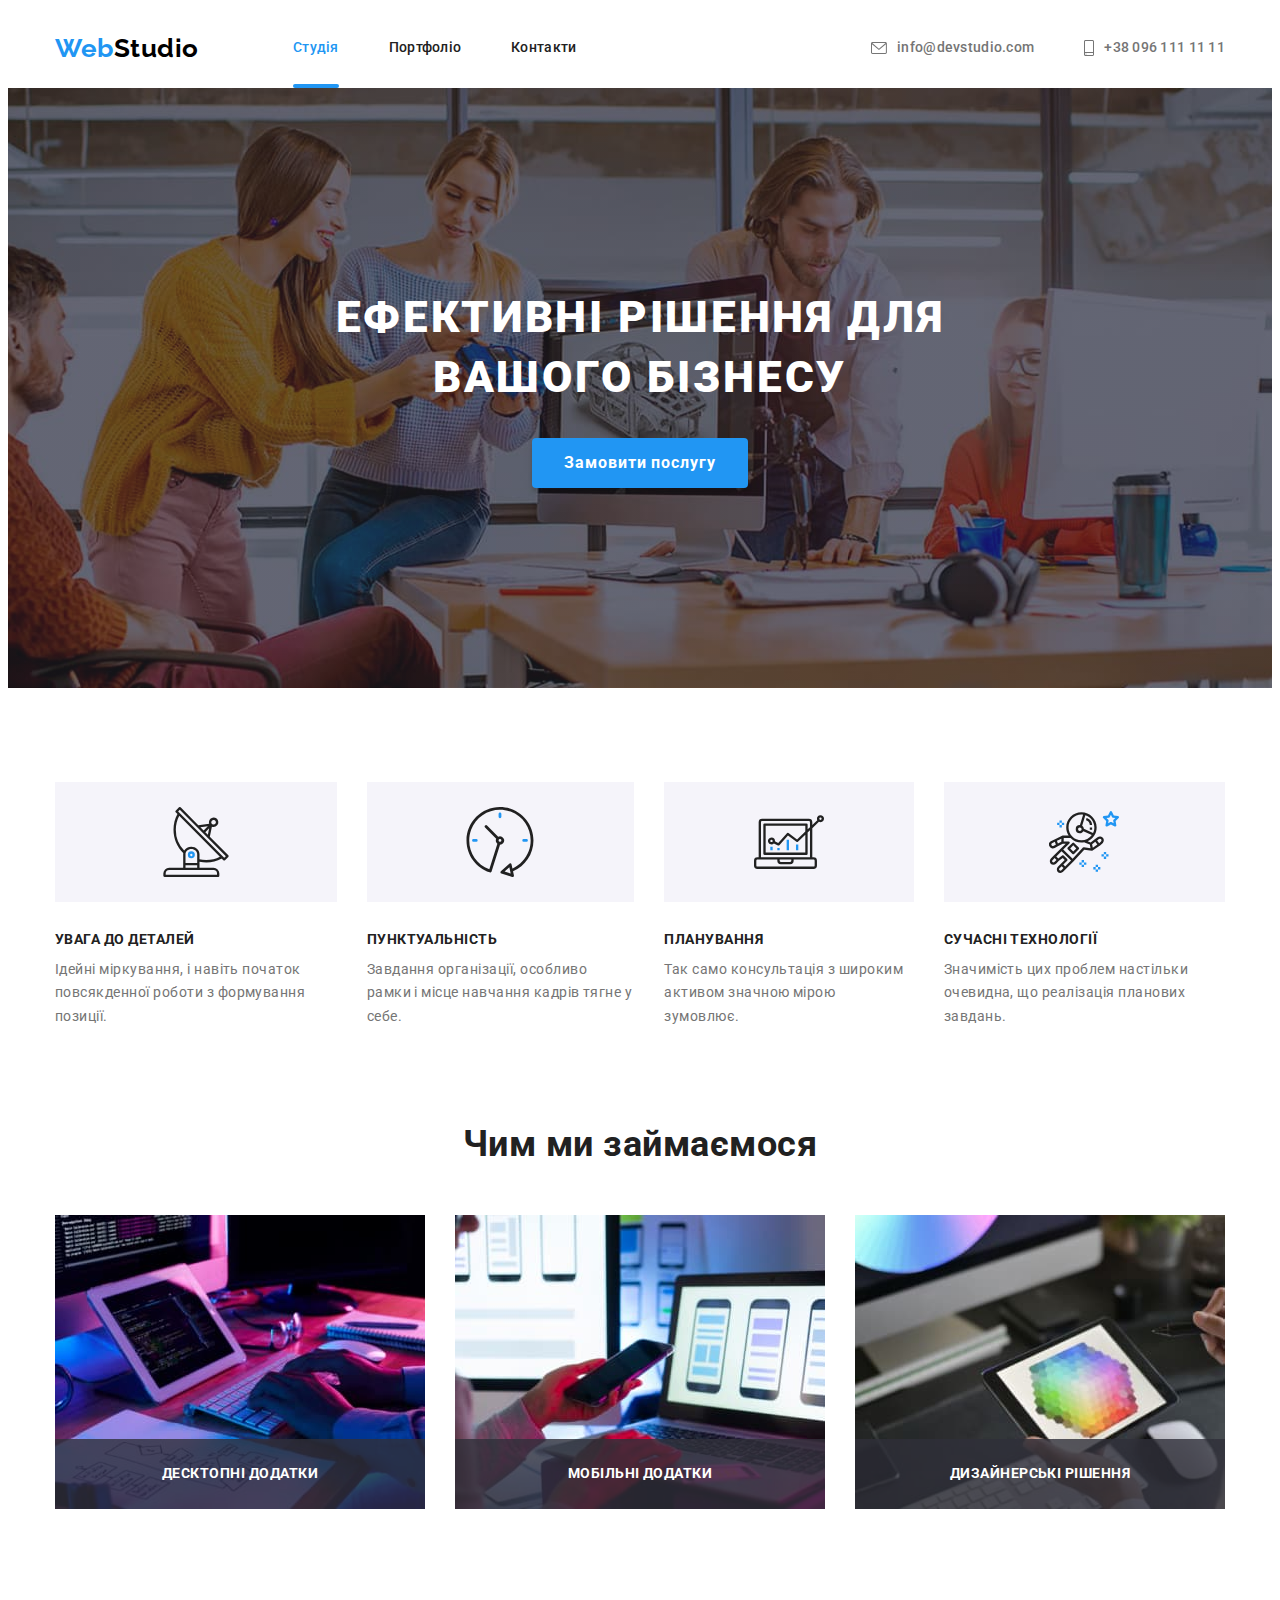
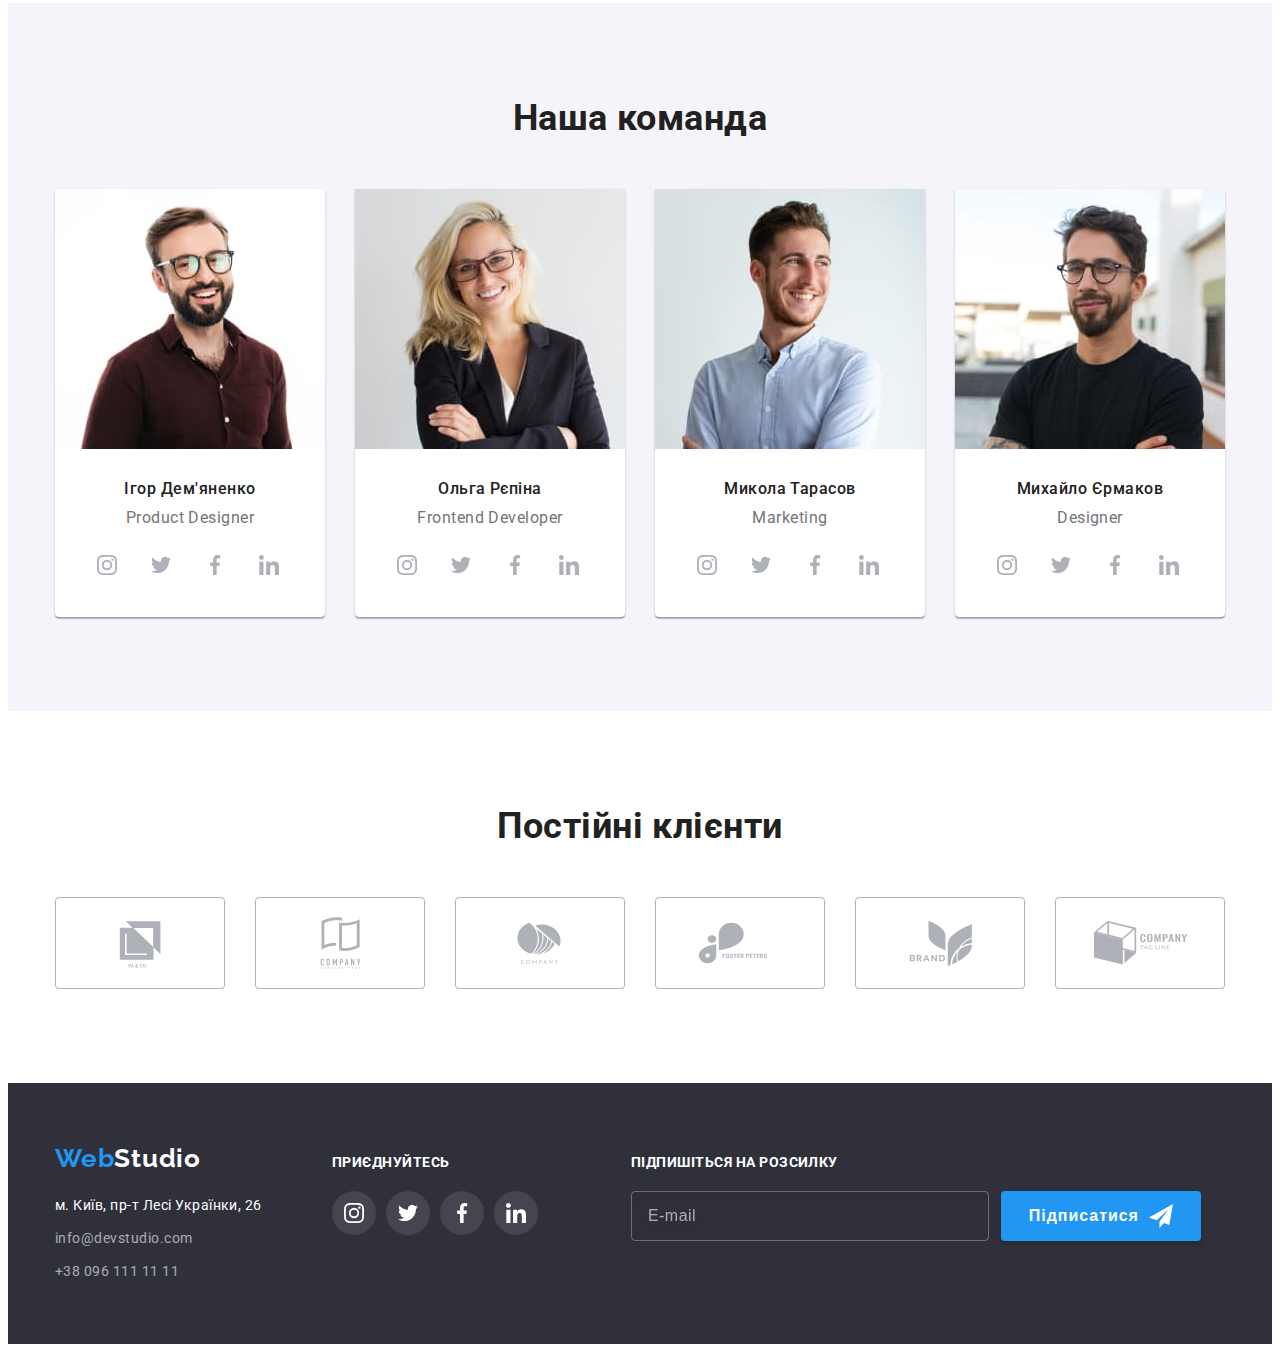
==== commit 2ed3c4e6: "Version 7" ====
--- a/index.html
+++ b/index.html
@@ -324,7 +324,7 @@
     <!-- Подвал -->
     <footer class="footer-style">
         <div class="container footer-flex">
-           <div>
+            <div>
                 <a href="#" class="foot logo"><span class="logo-blue">Web</span>Studio</a>
                 <address>
                     <ul>
@@ -340,54 +340,51 @@
                     </ul>
                 </address>
             </div>
-            <div class="foter-social">
-                    <div class="footer social-conteiner">
-                        <h3 class="footer-social-name">Приєднуйтесь</h3>
-                        <ul class="footer social-list"> 
-                            <li class="footer social-item">
-                                <a href="#" class="footer social-link">
-                                    <svg class="footer social-icon" width="20px" height="20px"><use href="./images/icons.svg#icon-instagram"></use></svg>
-                                </a>
-                            </li> 
-                            <li class="footer social-item">
-                                <a href="#" class="footer social-link">
-                                    <svg class="footer social-icon" width="20" height="20"><use href="./images/icons.svg#icon-twitter"></use></svg>
-                                </a>
-                            </li>
-                            <li class="footer social-item">
-                                <a href="#" class="footer social-link">
-                                    <svg class="footer social-icon" width="20" height="20"><use href="./images/icons.svg#icon-facebook"></use></svg>
-                                </a>
-                            </li>
-                            <li class="footer social-item">
-                                <a href="#" class="footer social-link">
-                                    <svg class="footer social-icon" width="20" height="20"><use href="./images/icons.svg#icon-linkedin"></use></svg>
-                                </a>
-                            </li>
-                        </ul>
-                    </div>
-            </div> 
-                <div class="footer-input">
-                    <h3 class="footer-input-text">Підпишіться</h3>
-                    <form class="footer-form">
-                        <input class="subscribe-input" type="email" name="subscribe-input" id="subscribe-input" placeholder="E-mail">
-                        <button type="button" class="subscribe">Підписатися
-                            <svg class="" width="24" height="24">
-                                <use href="./images/icons.svg#icon-send-email"></use>
-                            </svg>
-                        </button>
-                    </form>  
+            <div class="footer social-conteiner">
+                <h3 class="footer-social-name">Приєднуйтесь</h3>
+                <ul class="footer social-list"> 
+                    <li class="footer social-item">
+                        <a href="#" class="footer social-link">
+                            <svg class="footer social-icon" width="20px" height="20px"><use href="./images/icons.svg#icon-instagram"></use></svg>
+                        </a>
+                    </li> 
+                    <li class="footer social-item">
+                        <a href="#" class="footer social-link">
+                            <svg class="footer social-icon" width="20" height="20"><use href="./images/icons.svg#icon-twitter"></use></svg>
+                        </a>
+                    </li>
+                    <li class="footer social-item">
+                        <a href="#" class="footer social-link">
+                            <svg class="footer social-icon" width="20" height="20"><use href="./images/icons.svg#icon-facebook"></use></svg>
+                        </a>
+                    </li>
+                    <li class="footer social-item">
+                        <a href="#" class="footer social-link">
+                            <svg class="footer social-icon" width="20" height="20"><use href="./images/icons.svg#icon-linkedin"></use></svg>
+                        </a>
+                    </li>
+                </ul>
+            </div>
+            <div class="footer-input">
+                <h3 class="footer-input-text">Підпишіться на розсилку</h3>
+                <form class="footer-form">
+                    <input class="subscribe-input" type="email" name="subscribe-input" id="subscribe-input" placeholder="E-mail">
+                    <button type="button" class="subscribe">Підписатися
+                        <svg class="" width="24" height="24">
+                            <use href="./images/icons.svg#icon-send-email"></use>
+                        </svg>
+                    </button>
+                </form>  
             </div>
         </div>
     </footer>
     <!-- Модальне вікно -->
     <div class="backdrop is-hidden" data-modal>
-        <div class="modal">
+        <div class="modal window">
             <p class="modal-title">Залиште свої дані, ми вам передзвонимо</p>
-            <button class="button-close" type="button" data-modal-close></button>
-            <svg class="button-svg" width="30" height="30">
-                <use href="./images/icons.svg#icon-close-black"></use>
-            </svg>
+            <button class="modal-button-close" type="button" data-modal-close>
+            <svg class="button-svg" width="30" height="30"><use href="./images/icons.svg#icon-close-black"></use>
+            </svg></button>
             <form class="modal-form">
                 <div class="modal-block">
                     <label class="modal-label" for="user-name">Ім'я</label>
@@ -415,9 +412,9 @@
                 
                 <div class="modal-block">
                     <label class="modal-label" for="comment">Коментар</label>
-                    <textarea class="textarea" name="comment" id="comment" height="581" placeholder="Введіть текст"></textarea>
+                    <textarea class="textarea" name="comment" id="comment" placeholder="Введіть текст"></textarea>
                 </div>
-                <div>
+                <div class="modal-checkbox">
                     <label class="modal-label checkbox">
                         <input class="modal-input-checkbox" type="checkbox" name="deal" value="checkbox-deal">      Погоджуюся з розсилкою та приймаю 
                         <a href="" class="checkbox-deal">Умови договору</a>
@@ -429,6 +426,7 @@
             </form>
         </div>
     </div>
+    <!-- JS -->
     <script src="./JS/modal.js"></script>
 </body>
 </html>--- a/css/styles.css
+++ b/css/styles.css
@@ -267,7 +267,6 @@
 .peculiarities-icon-item {
     display: flex;
     margin-bottom: 30px;
-    content: "";
     background-repeat: no-repeat;
     background-color: #F5F4FA;
     height: 120px;
@@ -350,13 +349,11 @@
                 0px 1px 1px rgba(0, 0, 0, 0.14), 
                 0px 2px 1px rgba(0, 0, 0, 0.2);
     border-radius: 0px 0px 4px 4px;
- }
-
- .team-cards {
+}
+
+.team-cards {
     padding: 30px;
- }
-
-
+}
 
 .team-name {
     color: var(--primary-text-color);
@@ -415,7 +412,6 @@
     height: 44px;
     border-radius: 50%;
 }
-
 
 /* Постійні клієнти */
 .client-list {
@@ -459,13 +455,14 @@
 
 /* Подвал */
 
-.footer-flex {
-    display: flex;
-}
-
 .footer-style {
     padding: 60px 0;
     background-color: var(--secondary-background-color);
+}
+
+.footer-flex {
+    display: flex;
+    align-items: baseline;
 }
 
 .foot.logo {
@@ -490,6 +487,7 @@
 
     transition: color 250ms cubic-bezier(0.4, 0, 0.2, 1);
 }
+
 .foot-add-link {
     display: block;
     margin-top: 9px;
@@ -502,14 +500,10 @@
     line-height: 1.7;
 }
 
-.foter-social {
-    display: inline-flex;
-    margin-left: 70px;
-}
-
+/* footer social */
 .footer.social-conteiner {
     padding: 0;
-    margin-top: 12px;
+    margin-left: 70px;
 }
 
 .footer-social-name, 
@@ -543,12 +537,12 @@
 }
 
 /* subscribe */
+
 .footer-input {
     display: inline-block;
-    margin-top: 12px;
-    margin-bottom: 94px;
     margin-left: 93px;
 }
+
 .footer-form {
     display: flex;
     margin-top: 20px;
@@ -709,6 +703,7 @@
                 0px 4px 4px rgba(0, 0, 0, 0.06), 
                 1px 4px 6px rgba(0, 0, 0, 0.16);
 }
+
 .signature {
     padding: 20px 24px;
 
@@ -717,6 +712,7 @@
     border-left:1px solid #eeeeee;
     border-bottom: 1px solid #eeeeee;
 }
+
 .project-name {
     margin-bottom: 4px;
      
@@ -767,7 +763,9 @@
                 0px 2px 1px rgba(0, 0, 0, 0.2);
     border-radius: 4px;
 }
-
+.modal.window {
+    position: relative;
+}
 .modal-title {
     font-weight: 700;
     font-size: 20px;
@@ -777,57 +775,54 @@
     color: var(--primary-text-color);
 }
 
-.button-close {
+.modal-button-close {
     position: absolute;
+    display: flex;
     top: 8px;
     right: 8px;
     width: 30px;
     height: 30px;
-
+    justify-content: center;
+    align-items: center;
+    
     background-color: var(--main-white-color);
     border: 1px solid rgba(0, 0, 0, 0.1);
     border-radius: 50%;
     
     cursor: pointer;
- }
-
- .button-svg {
-    position: absolute;
+}
+
+.button-svg {
+    display: inline-flex;
     transition: fill 250ms cubic-bezier(0.4, 0, 0.2, 1);
    
-    top: 14px;
-    right: 14px;
-    fill: #000000;
+    fill: currentColor;
     max-width: 18px;
     max-height: 18px;
 
     cursor: pointer;
- }
-
-.button-close:hover+.button-svg, 
-.button-close:focus+.button-svg {
+}
+
+.modal-button-close:focus .button-svg,
+.modal-button-close:hover .button-svg {
     fill: var(--nav-color);
- }
-
-.button-svg:hover,
-.button-svg:focus{
-    fill: var(--nav-color);
-}
+} 
 /* form */
 .modal-form {
     display: block;
 }
 
 .modal-block {
+    position: relative;
     display: flex;
     flex-direction: column;
 }
-.modal-block:not(:last-child) {
+
+.modal-block:not(:first-child) {
     margin-top: 10px;
 }
 
  .modal-label {
-    position: relative;
     margin-bottom: 4px;
 
     font-weight: 400;
@@ -837,7 +832,6 @@
 }
 
 .modal-input {
-    position: relative;    
     padding: 11px 12px 11px 40px;
 
     transition: border-color 250ms cubic-bezier(0.4, 0, 0.2, 1);
@@ -845,10 +839,9 @@
 
 .form-svg {
     position: absolute;
-    z-index: 1;
-    left: 10%;
-
-    transform: translateY(165%);
+    top: 50%;
+    left: 12px;
+    
     transition: fill 250ms cubic-bezier(0.4, 0, 0.2, 1);
 }
 
@@ -894,24 +887,36 @@
     outline: 1px solid var(--nav-color);
 }
 
+.modal-checkbox {
+    margin-top: 20px;
+
+}
 
 .modal-label.checkbox {
     display: flex;
-    margin-top: 20px;
-    align-items: center;
+    margin-bottom: 0;
+    justify-content: center;
+    align-items: flex-end;
+
     cursor: pointer;
 }
 
 .modal-input-checkbox {
-    height: 15px;
+    align-self: center;
+    height: 16px;
     width: 16px;
-    margin-right: 7px;  
+    margin-right: 7px;
+
+    font-size: 14px;
+    font-weight: 400;
+    line-height: 1.71;
+    color: var(--secondary-text-color);
 }
 
 .checkbox-icon {
     position: absolute;
     width: 16px;
-    height: 15px;
+    height: 16px;
 
     transition: background-image 250ms cubic-bezier(0.4, 0, 0.2, 1);
 }
@@ -924,9 +929,11 @@
 }
 
 .checkbox-deal {
+    display: inline-block;
+    margin-left: 5px;
+    
     color: var(--nav-color);
     text-decoration: underline;
-    margin-left: 5px;
 }
 
 .modal-buttom {
